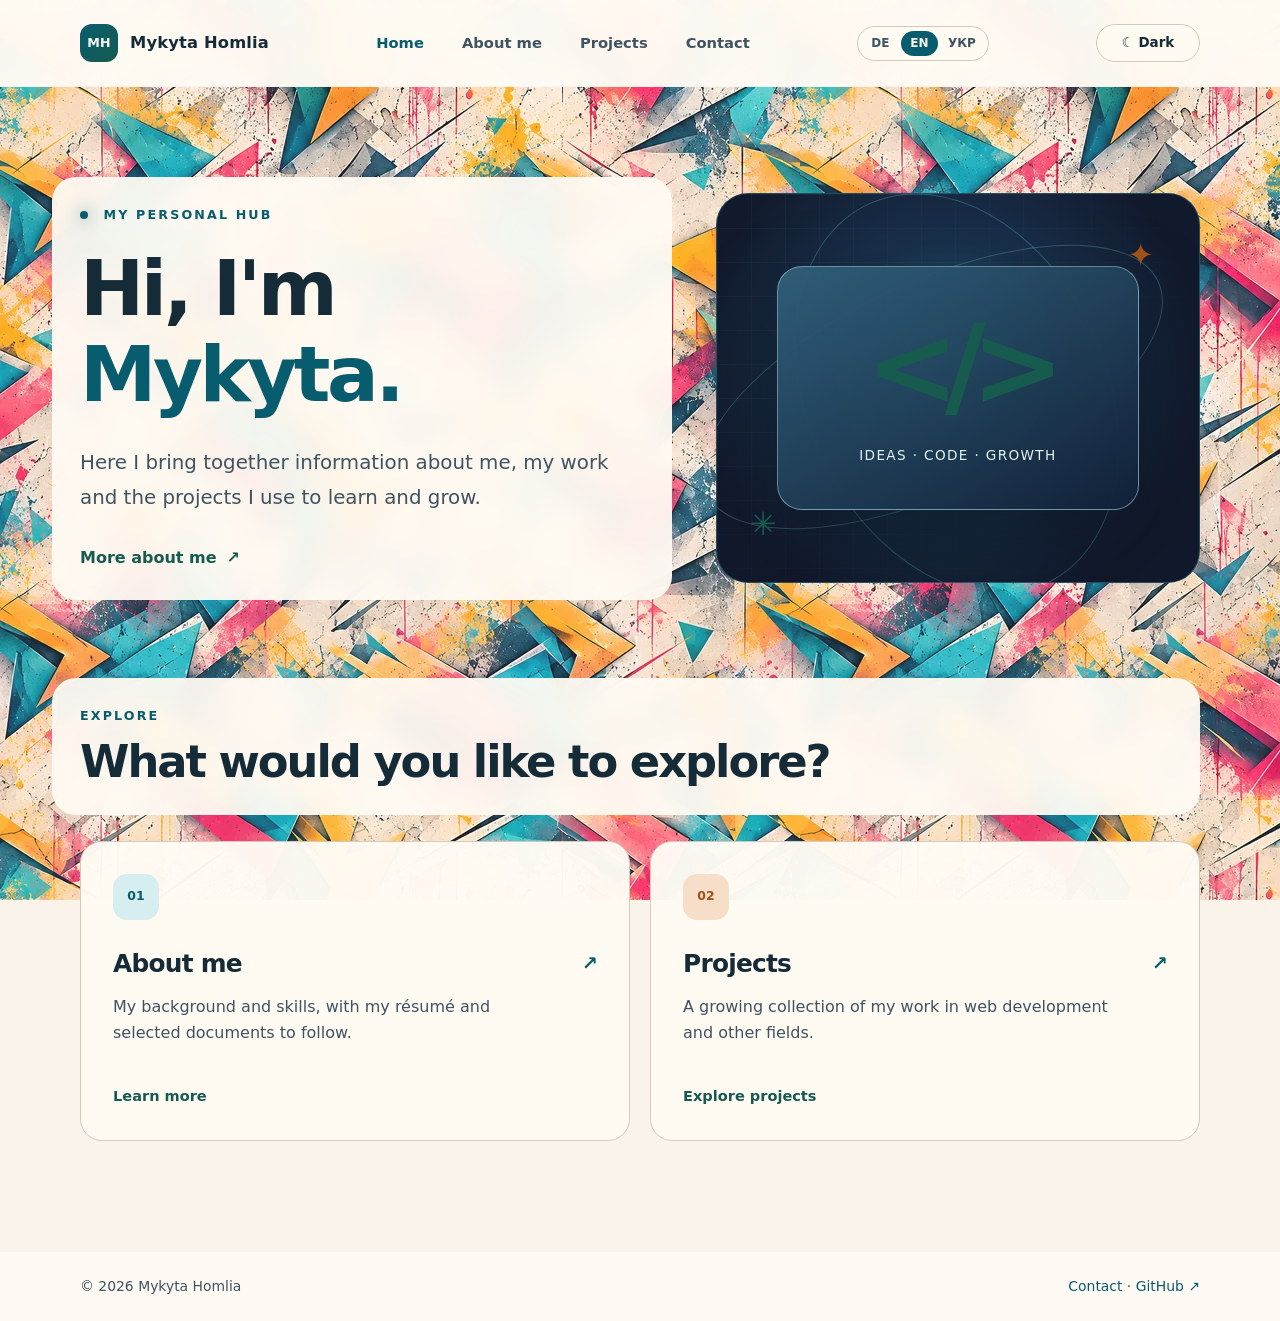
==== en/index.html @ cbb689c3 "Add English and Ukrainian versions of personal website - Created 'projekte.html' for showcasing proj" ====
<!DOCTYPE html>
<html lang="en">
<head>
  <meta charset="UTF-8">
  <meta name="viewport" content="width=device-width, initial-scale=1.0">
  <meta name="description" content="Mykyta Homlia's personal hub with information about him, his projects and ways to get in touch.">
  <meta name="author" content="Mykyta Homlia">
  <meta name="theme-color" content="#0b1020">
  <link rel="canonical" href="https://homlia4472-lab.github.io/en/">
  <link rel="alternate" hreflang="uk" href="https://homlia4472-lab.github.io/uk/">
<link rel="alternate" hreflang="en" href="https://homlia4472-lab.github.io/en/">
<link rel="alternate" hreflang="de" href="https://homlia4472-lab.github.io/">
<link rel="alternate" hreflang="x-default" href="https://homlia4472-lab.github.io/">
<link rel="icon" type="image/svg+xml" href="../assets/favicon.svg">
  <meta property="og:type" content="website">
  <meta property="og:locale" content="en_GB">
  <meta property="og:site_name" content="Mykyta Homlia">
  <meta property="og:title" content="Mykyta Homlia · Hub">
  <meta property="og:description" content="Mykyta Homlia's personal hub with information about him, his projects and ways to get in touch.">
  <meta property="og:url" content="https://homlia4472-lab.github.io/en/">
  <meta property="og:image" content="https://homlia4472-lab.github.io/assets/share-preview.jpg">
  <meta property="og:image:width" content="1200">
  <meta property="og:image:height" content="630">
  <meta property="og:image:alt" content="Colorful abstract geometric pattern on a dark background">
  <meta name="twitter:card" content="summary_large_image">
  <title>Mykyta Homlia · Hub</title>
  <script>try{document.documentElement.dataset.theme=localStorage.getItem('homlia-theme')||(matchMedia('(prefers-color-scheme: light)').matches?'light':'dark')}catch(e){document.documentElement.dataset.theme='dark'}</script>
  <link rel="stylesheet" href="../styles.css">
  <script src="../theme.js" defer></script>
</head>
<body>
  <header class="site-header">
    <div class="wrap header-inner">
      <a class="brand" href="./index.html" aria-label="Mykyta Homlia, home"><span class="brand-mark">MH</span><span>Mykyta Homlia</span></a>
      <nav class="main-nav" aria-label="Main navigation">
        <a aria-current="page" href="./index.html">Home</a>
        <a href="./ueber-mich.html">About me</a>
        <a href="./projekte.html">Projects</a>
        <a href="./kontakt.html">Contact</a>
      </nav>
      <nav class="language-nav" aria-label="Language"><a href="../index.html" lang="de">DE</a><a href="./index.html" lang="en" aria-current="true">EN</a><a href="../uk/index.html" lang="uk">УКР</a></nav><button class="theme-toggle" type="button" aria-label="Switch color theme"></button>
    </div>
  </header>

  <main id="inhalt">
    <section class="hero wrap" aria-labelledby="hero-title">
      <div class="hero-copy">
        <p class="eyebrow"><span class="eyebrow-dot"></span> My personal hub</p>
        <h1 id="hero-title">Hi, I'm <span>Mykyta.</span>
</h1>
        <p class="lead">Here I bring together information about me, my work and the projects I use to learn and grow.</p>
        <a class="text-link" href="./ueber-mich.html">More about me <span aria-hidden="true">↗</span></a>
      </div>
      <div class="hero-art" aria-hidden="true">
        <div class="art-grid"></div>
<div class="art-orbit orbit-one"></div>
<div class="art-orbit orbit-two"></div>
        <div class="art-card">
<span class="art-symbol">&lt;/&gt;</span><span class="art-caption">Ideas · Code · Growth</span>
</div>
        <span class="art-spark spark-one">✦</span><span class="art-spark spark-two">✳</span>
      </div>
    </section>

    <section class="wrap sections" aria-labelledby="explore-title">
      <div class="section-heading">
<p class="eyebrow">Explore</p>
<h2 id="explore-title">What would you like to explore?</h2>
</div>
      <div class="card-grid">
        <a class="feature-card" href="./ueber-mich.html">
          <span class="card-icon about-icon" aria-hidden="true">01</span>
          <span class="card-title">About me <span aria-hidden="true">↗</span></span>
          <span class="card-description">My background and skills, with my résumé and selected documents to follow.</span>
          <span class="card-footer">Learn more</span>
        </a>
        <a class="feature-card" href="./projekte.html">
          <span class="card-icon project-icon" aria-hidden="true">02</span>
          <span class="card-title">Projects <span aria-hidden="true">↗</span></span>
          <span class="card-description">A growing collection of my work in web development and other fields.</span>
          <span class="card-footer">Explore projects</span>
        </a>
      </div>
    </section>
  </main>

  <footer class="site-footer"><div class="wrap footer-inner">
<span>© 2026 Mykyta Homlia</span><span><a href="./kontakt.html">Contact</a> · <a href="https://github.com/homlia4472-lab">GitHub <span aria-hidden="true">↗</span></a></span>
</div></footer>
</body>
</html>
---- styles.css ----
:root{color-scheme:dark;--bg:#0b1020;--panel:#151c31;--line:#2a3650;--text:#f4f7ff;--muted:#afbdd5;--cyan:#60e1e9;--mint:#b2f6d2;--orange:#ffbb88}
*{box-sizing:border-box}
html{scroll-behavior:smooth}
body{margin:0;min-height:100vh;display:flex;flex-direction:column;background:radial-gradient(circle at 83% 6%,#153d4b 0,transparent 27rem),radial-gradient(circle at 15% 44%,#16213c 0,transparent 37rem),var(--bg);color:var(--text);font:16px/1.65 system-ui,-apple-system,"Segoe UI",sans-serif}
a{color:inherit;text-decoration:none}
a:focus-visible{outline:3px solid var(--cyan);outline-offset:5px;border-radius:4px}
.wrap{width:min(1120px,calc(100% - 48px));margin-inline:auto}
main{flex:1}
.site-header{border-bottom:1px solid rgba(176,199,229,.13);background:rgba(11,16,32,.62)}
.header-inner{display:flex;align-items:center;justify-content:space-between;gap:24px;min-height:86px}
.brand{display:inline-flex;align-items:center;gap:12px;font-size:1.02rem;font-weight:750;white-space:nowrap;letter-spacing:.01em}
.brand-mark{display:grid;place-items:center;width:38px;height:38px;border-radius:12px;background:linear-gradient(135deg,var(--cyan),var(--mint));color:#0b2531;font-size:.79rem;font-weight:900}
.main-nav{display:flex;flex-wrap:wrap;gap:clamp(15px,3vw,38px);align-items:center}
.main-nav a{color:var(--muted);font-size:.92rem;font-weight:600;transition:color .2s}
.main-nav a:hover,.main-nav a[aria-current]{color:var(--cyan)}
.hero{display:grid;grid-template-columns:1.1fr .9fr;align-items:center;gap:44px;padding-block:90px 78px}
.eyebrow{color:var(--cyan);font-size:.79rem;font-weight:800;letter-spacing:.17em;text-transform:uppercase;margin:0 0 20px}
.eyebrow-dot{display:inline-block;width:8px;height:8px;margin-right:9px;border-radius:50%;background:var(--cyan);box-shadow:0 0 18px var(--cyan)}
h1,h2,p{margin-top:0}
h1,h2{line-height:1.12;letter-spacing:-.045em}
.hero h1{font-size:clamp(3.2rem,6vw,6.3rem);max-width:680px;margin-bottom:28px}
.hero h1 span{display:block;color:var(--cyan)}
.lead{color:var(--muted);font-size:clamp(1.05rem,1.7vw,1.24rem);line-height:1.75;max-width:650px}
.hero .lead{max-width:540px;margin-bottom:30px}
.text-link,.back-link{display:inline-flex;align-items:center;gap:10px;color:var(--mint);font-weight:750}
.text-link:hover,.back-link:hover{color:#fff}
.hero-art{position:relative;isolation:isolate;min-height:390px;border:1px solid rgba(96,225,233,.24);border-radius:32px;overflow:hidden;background:radial-gradient(circle at 48% 45%,#236982 0,#19314c 38%,#11192c 78%)}
.art-grid{position:absolute;inset:0;opacity:.38;background-image:linear-gradient(rgba(150,217,234,.13) 1px,transparent 1px),linear-gradient(90deg,rgba(150,217,234,.13) 1px,transparent 1px);background-size:34px 34px;mask-image:linear-gradient(125deg,#000,transparent 85%)}
.art-orbit{position:absolute;border:1px solid rgba(129,228,237,.25);border-radius:50%;transform:rotate(-25deg)}
.orbit-one{width:500px;height:210px;left:-35px;top:88px}.orbit-two{width:300px;height:420px;left:90px;top:-10px}
.art-card{position:absolute;inset:72px 60px;display:flex;flex-direction:column;justify-content:center;align-items:center;border:1px solid rgba(197,246,250,.46);border-radius:25px;box-shadow:0 35px 85px rgba(0,0,0,.34);background:linear-gradient(150deg,rgba(49,96,123,.94),rgba(17,33,56,.96))}
.art-symbol{color:var(--mint);font-size:clamp(4.8rem,10vw,7rem);font-weight:800;letter-spacing:-.13em;line-height:1}
.art-caption{color:#e0f5f3;font-size:.85rem;letter-spacing:.1em;text-transform:uppercase;margin-top:22px;text-align:center}
.art-spark{position:absolute;color:var(--orange);font-size:2rem}.spark-one{top:35px;right:45px}.spark-two{bottom:32px;left:33px;color:var(--mint)}
.sections{padding-bottom:110px}
.section-heading{margin-bottom:26px}.section-heading .eyebrow{margin-bottom:10px}
.section-heading h2{font-size:clamp(2rem,3.5vw,3rem);margin-bottom:0}
.card-grid{display:grid;grid-template-columns:repeat(2,minmax(0,1fr));gap:20px}
.feature-card{display:flex;flex-direction:column;min-height:300px;padding:32px;border:1px solid var(--line);border-radius:22px;background:linear-gradient(145deg,rgba(28,39,62,.94),rgba(18,25,44,.94));transition:transform .2s,border-color .2s,box-shadow .2s}
.feature-card:hover{transform:translateY(-4px);border-color:var(--cyan);box-shadow:0 18px 45px rgba(0,0,0,.17)}
.card-icon{display:grid;place-items:center;width:46px;height:46px;border-radius:14px;font-size:.78rem;font-weight:850}
.about-icon{background:#244e58;color:var(--cyan)}.project-icon{background:#54402e;color:var(--orange)}
.card-title{display:flex;justify-content:space-between;align-items:center;gap:15px;margin-top:24px;font-size:1.55rem;font-weight:750;letter-spacing:-.03em}
.card-title span{color:var(--cyan);font-size:1.2rem}
.card-description{color:var(--muted);max-width:440px;margin-top:9px}
.card-footer{margin-top:auto;padding-top:23px;color:var(--mint);font-size:.91rem;font-weight:750}
.site-footer{border-top:1px solid rgba(176,199,229,.13);color:var(--muted);font-size:.87rem}
.footer-inner{display:flex;justify-content:space-between;gap:16px;padding-block:23px}
.footer-inner a{color:var(--cyan)}.footer-inner a:hover{text-decoration:underline}
.inner-page{padding-block:75px 110px}.page-intro{max-width:760px;margin-bottom:45px}.page-intro .eyebrow{margin-bottom:13px}.page-intro h1{font-size:clamp(3.2rem,6vw,5.7rem);margin-bottom:20px}.accent{color:var(--cyan)}
.info-layout{display:grid;grid-template-columns:repeat(2,minmax(0,1fr));gap:20px}
.info-panel{min-height:270px;padding:32px;border:1px solid var(--line);border-radius:22px;background:rgba(21,28,49,.88)}
.panel-number{font-size:.72rem;letter-spacing:.16em;font-weight:800;color:var(--cyan)}
.info-panel h2{font-size:1.7rem;margin:23px 0 12px}
.info-panel p,.empty-state p{color:var(--muted)}
.tags{display:flex;flex-wrap:wrap;gap:8px;margin-top:18px}.tags span,.soft-label{display:inline-flex;align-items:center;padding:6px 12px;border:1px solid #345465;border-radius:999px;color:var(--mint);font-size:.78rem;font-weight:700}
.soft-label{background:rgba(96,225,233,.07);color:var(--cyan)}
.back-link{margin-top:35px}
.empty-state{display:grid;grid-template-columns:1fr 1fr;gap:42px;align-items:center;min-height:400px;padding:30px 56px 30px 20px;border:1px solid var(--line);border-radius:26px;background:linear-gradient(135deg,#1c3047,#161d33 70%)}
.empty-state img{width:100%;height:auto}.empty-state h2{font-size:clamp(2rem,3.4vw,3.1rem);margin:23px 0 16px}.empty-state p{max-width:450px}
.button-link{display:inline-flex;gap:16px;align-items:center;padding:12px 18px;margin-top:15px;border-radius:11px;background:var(--cyan);color:#0b2732;font-weight:800;transition:background .2s}.button-link:hover{background:var(--mint)}
@media(max-width:760px){.header-inner{align-items:flex-start;flex-direction:column;justify-content:center;padding-block:17px;gap:13px}.main-nav{gap:21px}.hero{grid-template-columns:1fr;padding-block:64px;gap:35px}.hero-art{min-height:290px}.art-card{inset:50px 55px}.sections{padding-bottom:75px}.card-grid,.info-layout,.empty-state{grid-template-columns:1fr}.feature-card,.info-panel{min-height:unset}.empty-state{gap:0;padding:25px 25px 40px}.empty-state img{max-width:360px;margin:auto}.inner-page{padding-block:60px 80px}}
@media(max-width:420px){.wrap{width:min(100% - 32px,1120px)}.main-nav{gap:14px}.main-nav a{font-size:.84rem}.hero h1{font-size:3.25rem}.hero-art{min-height:250px}.art-card{inset:45px 34px}.footer-inner{flex-direction:column;gap:5px}}
@media(prefers-reduced-motion:reduce){html{scroll-behavior:auto}.feature-card,.button-link{transition:none}}

/* Two wallpaper themes. Opaque surfaces keep the detailed pattern behind the text. */
:root[data-theme="dark"]{
  --wallpaper:url("./assets/background-dark.webp");
  --veil:rgba(8,13,25,.12);
  --surface:rgba(12,19,34,.94);
  --surface-strong:rgba(13,21,38,.97);
}
:root[data-theme="light"]{
  color-scheme:light;
  --bg:#f9f3e9;--panel:#fffaf2;--line:#d6c9bc;
  --text:#152b37;--muted:#3f5360;--cyan:#075d6d;
  --mint:#175b4f;--orange:#a15118;
  --wallpaper:url("./assets/background-light.webp");
  --veil:rgba(255,251,242,.09);
  --surface:rgba(255,251,244,.94);
  --surface-strong:rgba(255,251,244,.97);
}
body{
  background-color:var(--bg);
  background-image:linear-gradient(var(--veil),var(--veil)),var(--wallpaper);
  background-size:auto,800px 800px;
  background-repeat:repeat;
  background-attachment:fixed;
}
.site-header,.site-footer{background:var(--surface-strong);backdrop-filter:blur(12px)}
.hero-copy,.section-heading,.page-intro{
  padding:28px;
  margin-left:-28px;
  border-radius:24px;
  background:var(--surface);
  backdrop-filter:blur(12px);
}
.feature-card,.info-panel{background:var(--surface-strong)}
.empty-state{background:var(--surface-strong)}
.theme-toggle{
  flex:none;
  min-width:104px;
  padding:9px 13px;
  border:1px solid var(--line);
  border-radius:999px;
  background:var(--surface-strong);
  color:var(--text);
  font:700 .84rem/1.3 system-ui,-apple-system,"Segoe UI",sans-serif;
  cursor:pointer;
}
.theme-toggle:hover{border-color:var(--cyan);color:var(--cyan)}
.theme-toggle:focus-visible{outline:3px solid var(--cyan);outline-offset:3px}
.contact-grid{display:grid;grid-template-columns:repeat(3,minmax(0,1fr));gap:20px}
.contact-card{
  display:flex;
  flex-direction:column;
  gap:8px;
  min-height:248px;
  padding:30px;
  border:1px solid var(--line);
  border-radius:22px;
  background:var(--surface-strong);
  overflow-wrap:anywhere;
  transition:transform .2s,border-color .2s;
}
.contact-card:hover{transform:translateY(-4px);border-color:var(--cyan)}
.contact-icon{display:grid;place-items:center;width:43px;height:43px;border-radius:12px;background:var(--cyan);color:var(--bg);font-size:1.3rem;font-weight:800}
.contact-label{margin-top:12px;color:var(--muted);font-size:.84rem}
.contact-card strong{font-size:1.12rem;line-height:1.35}
.contact-action{margin-top:auto;padding-top:14px;color:var(--mint);font-size:.9rem;font-weight:750}
:root[data-theme="light"] .brand-mark{color:#fff}
:root[data-theme="light"] .about-icon{background:#d7eef0}
:root[data-theme="light"] .project-icon{background:#f7dec8}
:root[data-theme="light"] .tags span,:root[data-theme="light"] .soft-label{border-color:#b5ced0;color:#075d6d;background:#e8f3ef}
:root[data-theme="light"] .button-link{color:#fff}
:root[data-theme="light"] .button-link:hover{color:#0b2732}
:root[data-theme="light"] .contact-icon{color:#fff}
@media(max-width:900px){
  .header-inner{flex-wrap:wrap;padding-block:16px}
  .main-nav{order:3;width:100%;gap:26px}
  .contact-grid{grid-template-columns:1fr 1fr}
}
@media(max-width:760px){
  .header-inner{flex-direction:row;align-items:center;justify-content:space-between;gap:12px}
  .main-nav{order:3;gap:18px}
  .hero-copy,.section-heading,.page-intro{padding:20px;margin-left:-20px}
  .contact-grid{grid-template-columns:1fr}
  .contact-card{min-height:190px}
}
@media(max-width:420px){.brand{font-size:.9rem}.main-nav{gap:12px}.main-nav a{font-size:.82rem}.theme-toggle{min-width:auto;padding-inline:10px}}
@media(prefers-reduced-motion:reduce){.contact-card{transition:none}}

/* Clear navigation back from inner pages in both color themes. */
.back-link{
  display:inline-flex;
  align-items:center;
  min-height:48px;
  padding:11px 18px;
  border:2px solid var(--cyan);
  border-radius:12px;
  background:var(--surface-strong);
  color:var(--cyan);
  box-shadow:0 8px 20px rgba(0,0,0,.16);
  font-weight:800;
  transition:background .2s,color .2s,transform .2s;
}
.back-link:hover{background:var(--cyan);color:var(--bg);transform:translateY(-2px)}
.back-link:focus-visible{outline:3px solid var(--text);outline-offset:3px}
@media(prefers-reduced-motion:reduce){.back-link{transition:none}}

/* Each language has its own URL; the selector keeps the current page. */
.language-nav{
  display:inline-flex;
  flex:none;
  align-items:center;
  gap:2px;
  padding:4px;
  border:1px solid var(--line);
  border-radius:999px;
  background:var(--surface-strong);
}
.language-nav a{
  display:inline-flex;
  align-items:center;
  justify-content:center;
  min-width:37px;
  padding:5px 8px;
  border-radius:999px;
  color:var(--muted);
  font-size:.75rem;
  font-weight:800;
  line-height:1.25;
}
.language-nav a:hover{color:var(--cyan)}
.language-nav a[aria-current]{background:var(--cyan);color:var(--bg)}
.language-nav a:focus-visible{outline:3px solid var(--cyan);outline-offset:3px}
@media(max-width:760px){
  .header-inner{display:grid;grid-template-columns:1fr auto}
  .brand{grid-column:1;grid-row:1}
  .theme-toggle{grid-column:2;grid-row:1}
  .language-nav{grid-column:1/-1;grid-row:2;justify-self:start}
  .main-nav{grid-column:1/-1;grid-row:3;display:flex;flex-wrap:wrap;width:100%}
}
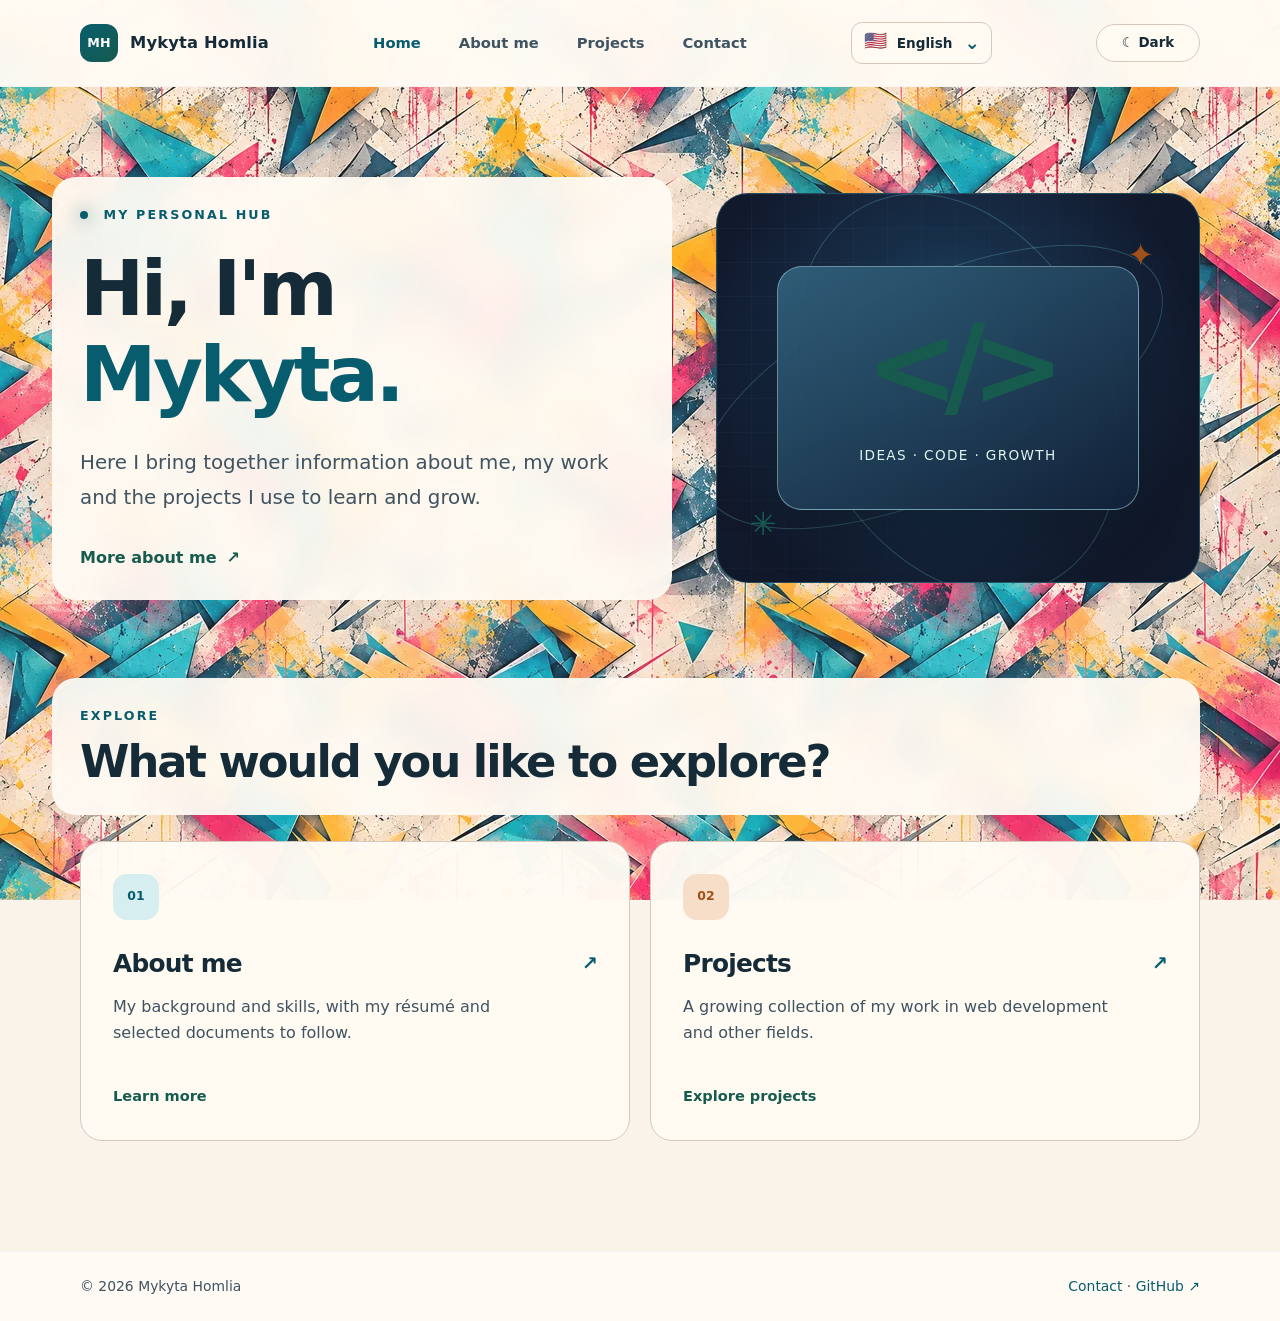
==== commit 7a65882d: "Update language mune" ====
--- a/en/index.html
+++ b/en/index.html
@@ -38,7 +38,7 @@
         <a href="./projekte.html">Projects</a>
         <a href="./kontakt.html">Contact</a>
       </nav>
-      <nav class="language-nav" aria-label="Language"><a href="../index.html" lang="de">DE</a><a href="./index.html" lang="en" aria-current="true">EN</a><a href="../uk/index.html" lang="uk">УКР</a></nav><button class="theme-toggle" type="button" aria-label="Switch color theme"></button>
+      <details class="language-menu"><summary aria-label="Choose language"><span class="language-flag" aria-hidden="true">🇺🇸</span><span>English</span><span class="language-chevron" aria-hidden="true">⌄</span></summary><div class="language-options"><a href="../index.html" lang="de"><span class="language-flag" aria-hidden="true">🇩🇪</span>Deutsch</a><a href="./index.html" lang="en" aria-current="page"><span class="language-flag" aria-hidden="true">🇺🇸</span>English</a><a href="../uk/index.html" lang="uk"><span class="language-flag" aria-hidden="true">🇺🇦</span>Українська</a></div></details><button class="theme-toggle" type="button" aria-label="Switch color theme"></button>
     </div>
   </header>
 
--- a/styles.css
+++ b/styles.css
@@ -169,35 +169,70 @@
 @media(prefers-reduced-motion:reduce){.back-link{transition:none}}
 
 /* Each language has its own URL; the selector keeps the current page. */
-.language-nav{
+.site-header{position:relative;z-index:10}
+.language-menu{position:relative;flex:none;font-size:.85rem}
+.language-menu summary{
+  display:flex;
+  align-items:center;
+  gap:8px;
+  min-height:39px;
+  padding:7px 11px;
+  border:1px solid var(--line);
+  border-radius:11px;
+  background:var(--surface-strong);
+  color:var(--text);
+  font-weight:750;
+  line-height:1.2;
+  cursor:pointer;
+  list-style:none;
+  user-select:none;
+}
+.language-menu summary::-webkit-details-marker{display:none}
+.language-menu summary:hover,.language-menu[open] summary{border-color:var(--cyan)}
+.language-menu summary:focus-visible,.language-options a:focus-visible{outline:3px solid var(--cyan);outline-offset:3px}
+.language-flag{
   display:inline-flex;
   flex:none;
   align-items:center;
-  gap:2px;
-  padding:4px;
-  border:1px solid var(--line);
-  border-radius:999px;
-  background:var(--surface-strong);
-}
-.language-nav a{
-  display:inline-flex;
-  align-items:center;
   justify-content:center;
-  min-width:37px;
-  padding:5px 8px;
-  border-radius:999px;
-  color:var(--muted);
-  font-size:.75rem;
-  font-weight:800;
-  line-height:1.25;
-}
-.language-nav a:hover{color:var(--cyan)}
-.language-nav a[aria-current]{background:var(--cyan);color:var(--bg)}
-.language-nav a:focus-visible{outline:3px solid var(--cyan);outline-offset:3px}
+  width:1.4em;
+  height:1.4em;
+  font-family:"Segoe UI Emoji","Apple Color Emoji",sans-serif;
+  font-size:1.16rem;
+  line-height:1;
+  transform:translateY(-2px);
+}
+.language-chevron{margin-left:4px;color:var(--cyan);font-size:1.15rem}
+.language-menu[open] .language-chevron{transform:rotate(180deg)}
+.language-options{
+  position:absolute;
+  z-index:20;
+  top:calc(100% + 8px);
+  right:0;
+  min-width:180px;
+  padding:6px;
+  border:1px solid var(--line);
+  border-radius:12px;
+  background:var(--panel);
+  box-shadow:0 16px 40px rgba(0,0,0,.28);
+}
+.language-options a{
+  display:flex;
+  align-items:center;
+  gap:10px;
+  min-height:40px;
+  padding:7px 10px;
+  border-radius:8px;
+  color:var(--text);
+  font-weight:650;
+}
+.language-options a:hover,.language-options a[aria-current]{background:var(--surface);color:var(--cyan)}
+.language-options a[aria-current]::after{content:"✓";margin-left:auto}
 @media(max-width:760px){
   .header-inner{display:grid;grid-template-columns:1fr auto}
   .brand{grid-column:1;grid-row:1}
   .theme-toggle{grid-column:2;grid-row:1}
-  .language-nav{grid-column:1/-1;grid-row:2;justify-self:start}
+  .language-menu{grid-column:1/-1;grid-row:2;justify-self:start}
+  .language-options{left:0;right:auto}
   .main-nav{grid-column:1/-1;grid-row:3;display:flex;flex-wrap:wrap;width:100%}
 }
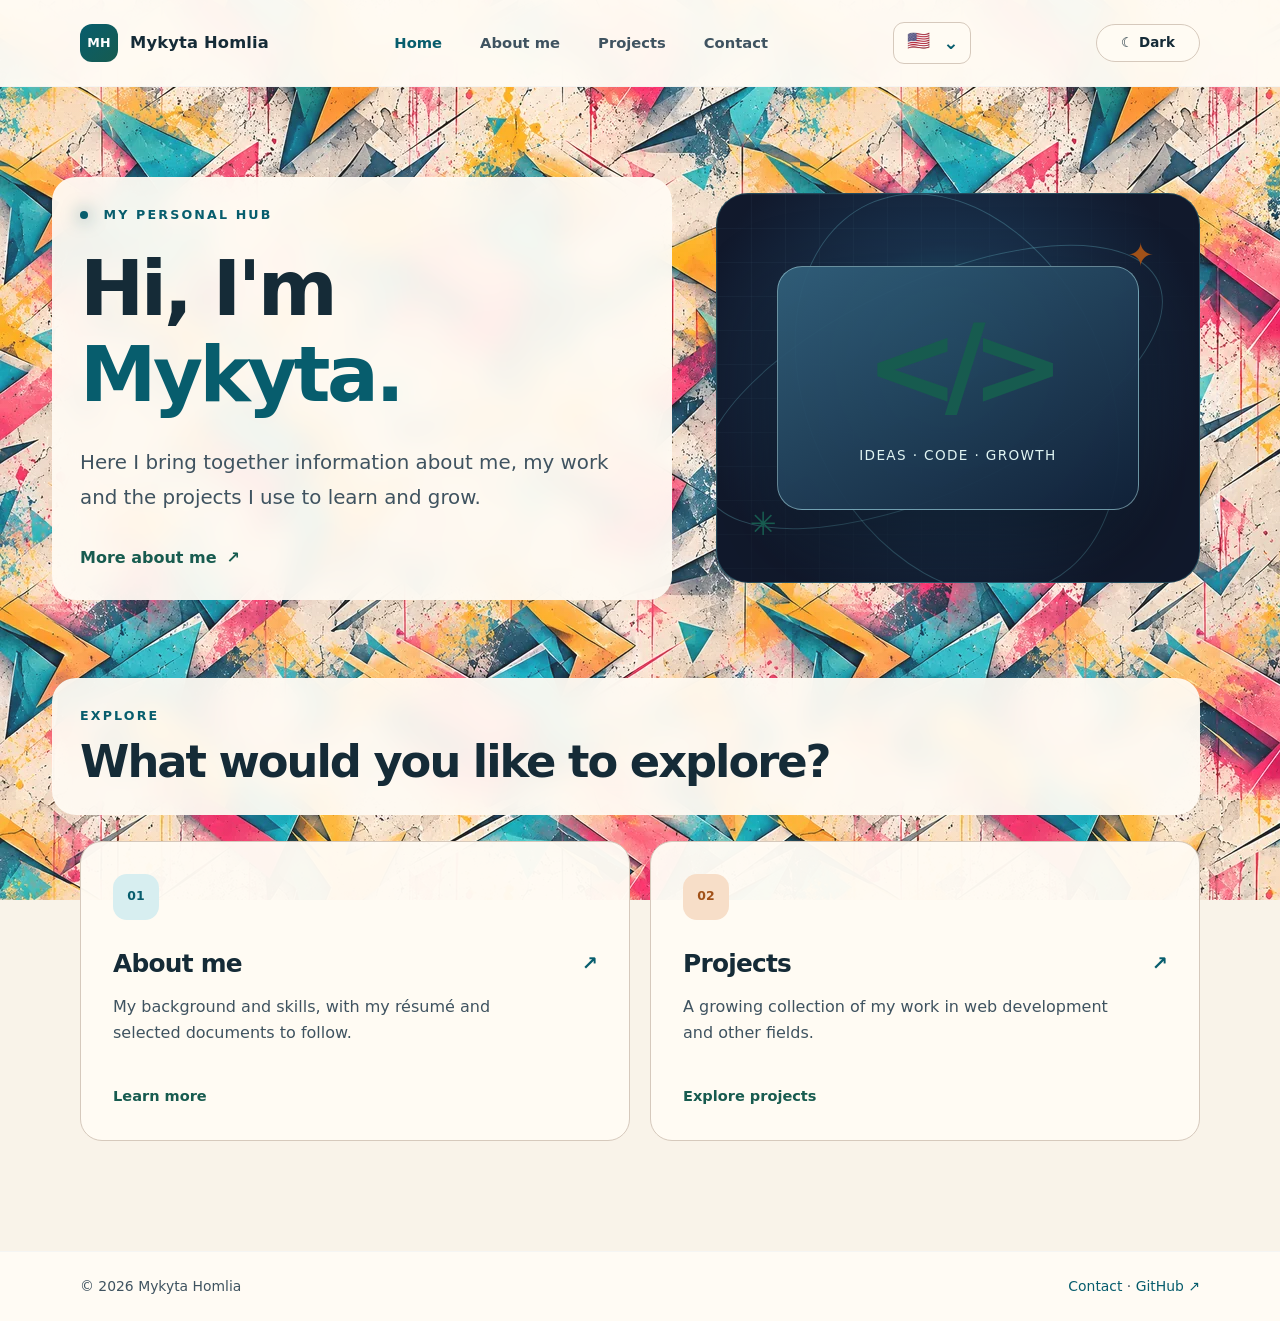
==== commit 8b58773a: "Improve responsive header" ====
--- a/en/index.html
+++ b/en/index.html
@@ -38,7 +38,7 @@
         <a href="./projekte.html">Projects</a>
         <a href="./kontakt.html">Contact</a>
       </nav>
-      <details class="language-menu"><summary aria-label="Choose language"><span class="language-flag" aria-hidden="true">🇺🇸</span><span>English</span><span class="language-chevron" aria-hidden="true">⌄</span></summary><div class="language-options"><a href="../index.html" lang="de"><span class="language-flag" aria-hidden="true">🇩🇪</span>Deutsch</a><a href="./index.html" lang="en" aria-current="page"><span class="language-flag" aria-hidden="true">🇺🇸</span>English</a><a href="../uk/index.html" lang="uk"><span class="language-flag" aria-hidden="true">🇺🇦</span>Українська</a></div></details><button class="theme-toggle" type="button" aria-label="Switch color theme"></button>
+      <details class="language-menu"><summary aria-label="Language: English. Choose language" title="English – choose language"><span class="language-flag" aria-hidden="true">🇺🇸</span><span class="language-chevron" aria-hidden="true">⌄</span></summary><div class="language-options"><a href="../index.html" lang="de"><span class="language-flag" aria-hidden="true">🇩🇪</span>Deutsch</a><a href="./index.html" lang="en" aria-current="page"><span class="language-flag" aria-hidden="true">🇺🇸</span>English</a><a href="../uk/index.html" lang="uk"><span class="language-flag" aria-hidden="true">🇺🇦</span>Українська</a></div></details><button class="theme-toggle" type="button" aria-label="Switch color theme"></button>
     </div>
   </header>
 
--- a/styles.css
+++ b/styles.css
@@ -98,6 +98,10 @@
 .feature-card,.info-panel{background:var(--surface-strong)}
 .empty-state{background:var(--surface-strong)}
 .theme-toggle{
+  display:inline-flex;
+  align-items:center;
+  justify-content:center;
+  gap:6px;
   flex:none;
   min-width:104px;
   padding:9px 13px;
@@ -229,10 +233,13 @@
 .language-options a:hover,.language-options a[aria-current]{background:var(--surface);color:var(--cyan)}
 .language-options a[aria-current]::after{content:"✓";margin-left:auto}
 @media(max-width:760px){
-  .header-inner{display:grid;grid-template-columns:1fr auto}
-  .brand{grid-column:1;grid-row:1}
-  .theme-toggle{grid-column:2;grid-row:1}
-  .language-menu{grid-column:1/-1;grid-row:2;justify-self:start}
-  .language-options{left:0;right:auto}
-  .main-nav{grid-column:1/-1;grid-row:3;display:flex;flex-wrap:wrap;width:100%}
-}
+  .header-inner{display:grid;grid-template-columns:minmax(0,1fr) auto auto;align-items:center;gap:8px}
+  .brand{grid-column:1;grid-row:1;min-width:0;gap:8px;white-space:normal;font-size:clamp(.78rem,3.5vw,.95rem);line-height:1.15}
+  .brand-mark{flex:none;width:32px;height:32px}
+  .language-menu{grid-column:2;grid-row:1;justify-self:end}
+  .theme-toggle{grid-column:3;grid-row:1;justify-self:end;min-width:44px;min-height:44px;padding:8px;border:2px solid var(--cyan)}
+  .theme-toggle .theme-text{display:none}
+  .language-menu summary{min-width:48px;min-height:44px;justify-content:center;border:2px solid var(--cyan)}
+  .language-options{left:auto;right:0}
+  .main-nav{grid-column:1/-1;grid-row:2;display:flex;flex-wrap:wrap;width:100%}
+}
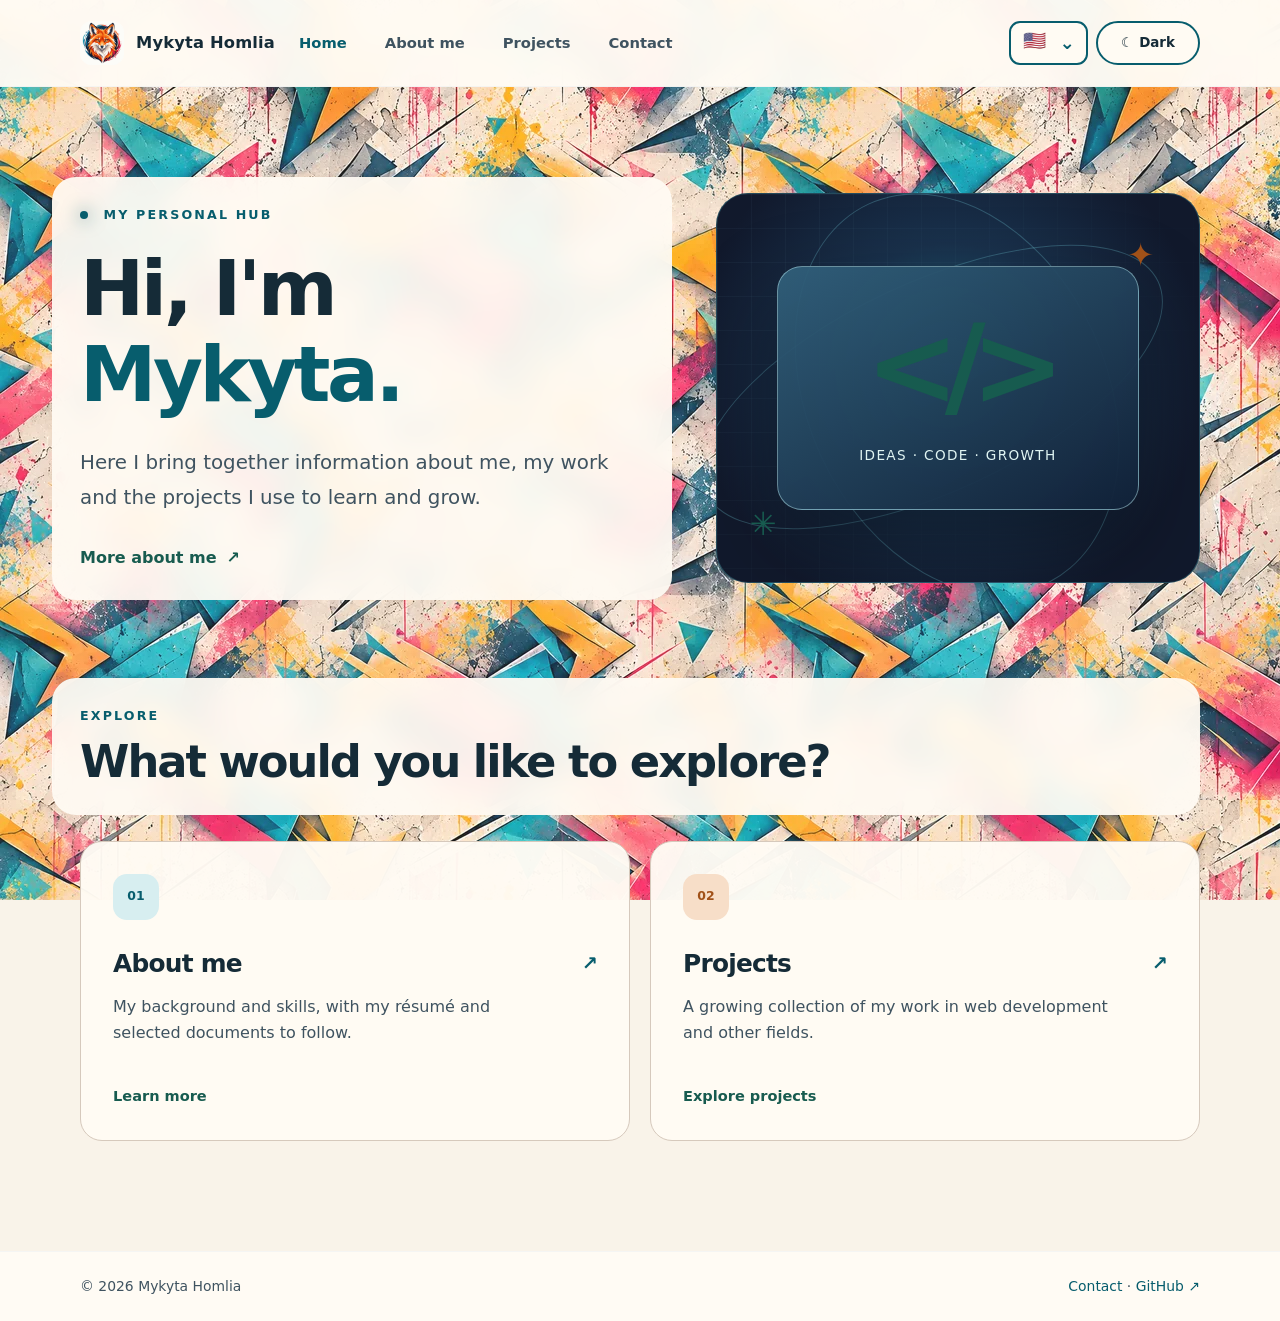
==== commit 70ffcbd6: "Refactor code structure for improved readability and maintainability" ====
--- a/en/index.html
+++ b/en/index.html
@@ -11,18 +11,23 @@
 <link rel="alternate" hreflang="en" href="https://homlia4472-lab.github.io/en/">
 <link rel="alternate" hreflang="de" href="https://homlia4472-lab.github.io/">
 <link rel="alternate" hreflang="x-default" href="https://homlia4472-lab.github.io/">
-<link rel="icon" type="image/svg+xml" href="../assets/favicon.svg">
+<link rel="icon" type="image/png" sizes="256x256" href="../assets/fox-logo.png">
   <meta property="og:type" content="website">
   <meta property="og:locale" content="en_GB">
   <meta property="og:site_name" content="Mykyta Homlia">
   <meta property="og:title" content="Mykyta Homlia · Hub">
   <meta property="og:description" content="Mykyta Homlia's personal hub with information about him, his projects and ways to get in touch.">
   <meta property="og:url" content="https://homlia4472-lab.github.io/en/">
-  <meta property="og:image" content="https://homlia4472-lab.github.io/assets/share-preview.jpg">
-  <meta property="og:image:width" content="1200">
-  <meta property="og:image:height" content="630">
-  <meta property="og:image:alt" content="Colorful abstract geometric pattern on a dark background">
-  <meta name="twitter:card" content="summary_large_image">
+  <meta property="og:image" content="https://homlia4472-lab.github.io/assets/fox-logo.png">
+  <meta property="og:image:width" content="256">
+  <meta property="og:image:height" content="256">
+  <meta property="og:image:alt" content="Mykyta Homlia – personal hub with fox logo">
+  <meta name="twitter:card" content="summary">
+  <meta property="og:image:type" content="image/png">
+  <meta name="twitter:title" content="Mykyta Homlia · Hub">
+  <meta name="twitter:description" content="Mykyta Homlia's personal hub with information about him, his projects and ways to get in touch.">
+  <meta name="twitter:image" content="https://homlia4472-lab.github.io/assets/fox-logo.png">
+  <meta name="twitter:image:alt" content="Mykyta Homlia – personal hub with fox logo">
   <title>Mykyta Homlia · Hub</title>
   <script>try{document.documentElement.dataset.theme=localStorage.getItem('homlia-theme')||(matchMedia('(prefers-color-scheme: light)').matches?'light':'dark')}catch(e){document.documentElement.dataset.theme='dark'}</script>
   <link rel="stylesheet" href="../styles.css">
@@ -31,14 +36,14 @@
 <body>
   <header class="site-header">
     <div class="wrap header-inner">
-      <a class="brand" href="./index.html" aria-label="Mykyta Homlia, home"><span class="brand-mark">MH</span><span>Mykyta Homlia</span></a>
+      <a class="brand" href="./index.html" aria-label="Mykyta Homlia, home"><img class="brand-logo" src="../assets/fox-logo.png" width="44" height="44" alt=""><span>Mykyta Homlia</span></a>
       <nav class="main-nav" aria-label="Main navigation">
         <a aria-current="page" href="./index.html">Home</a>
         <a href="./ueber-mich.html">About me</a>
         <a href="./projekte.html">Projects</a>
         <a href="./kontakt.html">Contact</a>
       </nav>
-      <details class="language-menu"><summary aria-label="Language: English. Choose language" title="English – choose language"><span class="language-flag" aria-hidden="true">🇺🇸</span><span class="language-chevron" aria-hidden="true">⌄</span></summary><div class="language-options"><a href="../index.html" lang="de"><span class="language-flag" aria-hidden="true">🇩🇪</span>Deutsch</a><a href="./index.html" lang="en" aria-current="page"><span class="language-flag" aria-hidden="true">🇺🇸</span>English</a><a href="../uk/index.html" lang="uk"><span class="language-flag" aria-hidden="true">🇺🇦</span>Українська</a></div></details><button class="theme-toggle" type="button" aria-label="Switch color theme"></button>
+      <div class="header-controls"><details class="language-menu"><summary aria-label="Language: English. Choose language" title="English – choose language"><span class="language-flag" aria-hidden="true">🇺🇸</span><span class="language-chevron" aria-hidden="true">⌄</span></summary><div class="language-options"><a href="../index.html" lang="de"><span class="language-flag" aria-hidden="true">🇩🇪</span>Deutsch</a><a href="./index.html" lang="en" aria-current="page"><span class="language-flag" aria-hidden="true">🇺🇸</span>English</a><a href="../uk/index.html" lang="uk"><span class="language-flag" aria-hidden="true">🇺🇦</span>Українська</a></div></details><button class="theme-toggle" type="button" aria-label="Switch color theme"></button></div>
     </div>
   </header>
 
--- a/styles.css
+++ b/styles.css
@@ -232,14 +232,22 @@
 }
 .language-options a:hover,.language-options a[aria-current]{background:var(--surface);color:var(--cyan)}
 .language-options a[aria-current]::after{content:"✓";margin-left:auto}
+/* Keep language and theme controls together at every viewport width. */
+.header-controls{display:flex;align-items:center;gap:8px;flex:none;margin-left:auto}
+.brand-logo{display:block;width:44px;height:44px;flex:none;object-fit:contain;border-radius:12px;background:#fcfbf7}
+.header-controls .theme-toggle,.header-controls .language-menu summary{min-height:44px;border:2px solid var(--cyan)}
+@media(max-width:900px){
+  .header-inner{display:grid;grid-template-columns:minmax(0,1fr) auto;align-items:center;gap:12px}
+  .brand{grid-column:1;grid-row:1;min-width:0;white-space:normal;line-height:1.2}
+  .header-controls{grid-column:2;grid-row:1;margin-left:0}
+  .main-nav{grid-column:1/-1;grid-row:2;display:flex;flex-wrap:wrap;width:100%}
+}
 @media(max-width:760px){
-  .header-inner{display:grid;grid-template-columns:minmax(0,1fr) auto auto;align-items:center;gap:8px}
-  .brand{grid-column:1;grid-row:1;min-width:0;gap:8px;white-space:normal;font-size:clamp(.78rem,3.5vw,.95rem);line-height:1.15}
-  .brand-mark{flex:none;width:32px;height:32px}
-  .language-menu{grid-column:2;grid-row:1;justify-self:end}
-  .theme-toggle{grid-column:3;grid-row:1;justify-self:end;min-width:44px;min-height:44px;padding:8px;border:2px solid var(--cyan)}
+  .header-inner{gap:8px}
+  .brand{gap:8px;font-size:clamp(.78rem,3.5vw,.95rem)}
+  .brand-logo{width:36px;height:36px;border-radius:10px}
+  .theme-toggle{min-width:44px;padding:8px}
   .theme-toggle .theme-text{display:none}
-  .language-menu summary{min-width:48px;min-height:44px;justify-content:center;border:2px solid var(--cyan)}
+  .language-menu summary{min-width:48px;justify-content:center}
   .language-options{left:auto;right:0}
-  .main-nav{grid-column:1/-1;grid-row:2;display:flex;flex-wrap:wrap;width:100%}
-}
+}
